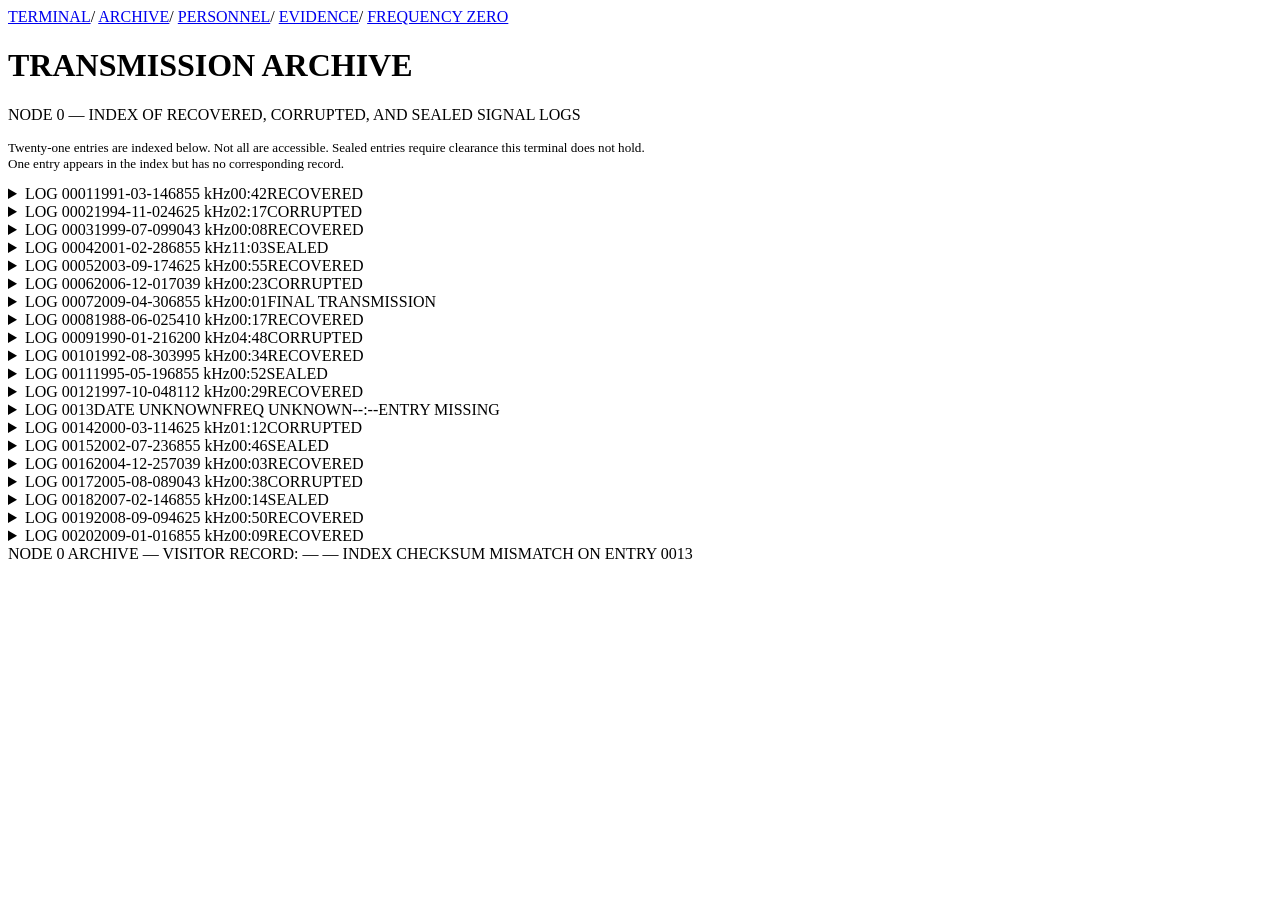
==== archive.html @ ae9a2013 "Add files via upload" ====
<!DOCTYPE html>
<html lang="en">
<head>
<meta charset="UTF-8" />
<meta name="viewport" content="width=device-width, initial-scale=1" />
<title>ARCHIVE // FREQUENCY ZERO</title>
<meta name="description" content="Recovered, corrupted, and sealed transmission logs from the Frequency Zero relay network." />
<link rel="preconnect" href="https://fonts.googleapis.com">
<link rel="preconnect" href="https://fonts.gstatic.com" crossorigin>
<link href="https://fonts.googleapis.com/css2?family=VT323&family=IBM+Plex+Mono:wght@400;500;600&display=swap" rel="stylesheet">
<link rel="stylesheet" href="assets/styles.css">
<!-- IF YOU ARE READING THIS YOU ARE PART OF THE LOG -->
</head>
<body>

<div class="crt-layer crt-noise"></div>
<div class="crt-layer crt-scanlines"></div>
<div class="crt-layer crt-flicker"></div>
<div class="crt-layer crt-vignette"></div>

<div class="page-wrap">
  <nav class="sitenav">
    <a href="index.html">TERMINAL</a><span class="sep">/</span>
    <a href="archive.html" class="current">ARCHIVE</a><span class="sep">/</span>
    <a href="personnel.html">PERSONNEL</a><span class="sep">/</span>
    <a href="evidence.html">EVIDENCE</a><span class="sep">/</span>
    <a href="frequency-zero.html">FREQUENCY ZERO</a>
  </nav>

  <h1 class="page-title">TRANSMISSION ARCHIVE</h1>
  <p class="page-sub">NODE 0 — INDEX OF RECOVERED, CORRUPTED, AND SEALED SIGNAL LOGS</p>

  <p class="dim" style="font-size:0.82rem; max-width:640px;">
    Twenty-one entries are indexed below. Not all are accessible.
    Sealed entries require clearance this terminal does not hold.
    One entry appears in the index but has no corresponding record.
    <!-- THEY NEVER FOUND THE THIRD ROOM -->
  </p>

  <div id="entryList"></div>

  <footer class="fz-footer">
    NODE 0 ARCHIVE — VISITOR RECORD: <span id="visitorTag">—</span> — INDEX CHECKSUM MISMATCH ON ENTRY 0013
  </footer>
</div>

<script src="assets/common.js"></script>
<script>
(function(){
  "use strict";

  const ENTRIES = [
    { id:'0001', date:'1991-03-14', freq:'6855 kHz', dur:'00:42', status:'recovered',
      quote:'"the third room has no door"',
      note:'Cross-reference: PERSONNEL — DISPATCH CARL logged contact five years prior to disappearance.' },
    { id:'0002', date:'1994-11-02', freq:'4625 kHz', dur:'02:17', status:'corrupted',
      quote:null,
      note:'Transcript unreadable beyond opening numeral sequence. Raw: 05 05 12 — ?? ?? ?? — ?? ?? ??' },
    { id:'0003', date:'1999-07-09', freq:'9043 kHz', dur:'00:08', status:'recovered',
      quote:'"she counted backward and did not stop"',
      note:'No corresponding incident report on file.' },
    { id:'0004', date:'2001-02-28', freq:'6855 kHz', dur:'11:03', status:'sealed',
      quote:null,
      note:'CLEARANCE: NODE 0 ONLY. Request denied at terminal level.' },
    { id:'0005', date:'2003-09-17', freq:'4625 kHz', dur:'00:55', status:'recovered',
      quote:'"the relay remembers what the operator forgot"',
      note:'Logged eighteen months after DISPATCH MICHELLE\u2019s reassignment.' },
    { id:'0006', date:'2006-12-01', freq:'7039 kHz', dur:'00:23', status:'corrupted',
      quote:null,
      note:'Signal lost mid-transmission. Partial decode: "_ _ _ STOP _ _ _"' },
    { id:'0007', date:'2009-04-30', freq:'6855 kHz', dur:'00:01', status:'final',
      quote:'"do not retune past zero"',
      note:'Final logged transmission before network silence. No carrier detected since.' },
    { id:'0008', date:'1988-06-02', freq:'5410 kHz', dur:'00:17', status:'recovered',
      quote:'"the first listener was not alone"',
      note:'Predates the network\u2019s recorded founding date by approximately one year.' },
    { id:'0009', date:'1990-01-21', freq:'6200 kHz', dur:'04:48', status:'corrupted',
      quote:null,
      note:'Partial decode: "...the door counted us..." Signal degraded beyond further recovery.' },
    { id:'0010', date:'1992-08-30', freq:'3995 kHz', dur:'00:34', status:'recovered',
      quote:'"every operator hears their name eventually"',
      note:'Voiceprint does not match any registered staff member.' },
    { id:'0011', date:'1995-05-19', freq:'6855 kHz', dur:'00:52', status:'sealed',
      quote:null,
      note:'DISPATCH CARL\u2019s last logged contact. CLEARANCE LEVEL 3 required. See PERSONNEL.' },
    { id:'0012', date:'1997-10-04', freq:'8112 kHz', dur:'00:29', status:'recovered',
      quote:'"frequency zero is not a place you tune to. it tunes to you."',
      note:'Flagged for review in 1998. Review never completed.' },
    { id:'0013', date:null, freq:null, dur:null, status:'missing',
      quote:null,
      note:'Referenced in the master index. No corresponding record exists in physical or digital archive. No further information available.' },
    { id:'0014', date:'2000-03-11', freq:'4625 kHz', dur:'01:12', status:'corrupted',
      quote:null,
      note:'[REPEATING TONE — 14 CYCLES — SOURCE UNKNOWN]' },
    { id:'0015', date:'2002-07-23', freq:'6855 kHz', dur:'00:46', status:'sealed',
      quote:null,
      note:'DISPATCH MICHELLE\u2019s transmission. CLEARANCE LEVEL 2 required. See PERSONNEL.' },
    { id:'0016', date:'2004-12-25', freq:'7039 kHz', dur:'00:03', status:'recovered',
      quote:'"merry christmas. the third room sends regards."',
      note:'Logged on a national holiday. No staff were scheduled at the relay that day.' },
    { id:'0017', date:'2005-08-08', freq:'9043 kHz', dur:'00:38', status:'corrupted',
      quote:null,
      note:'Partial decode: "...building has only two rooms. there should not be a third..."' },
    { id:'0018', date:'2007-02-14', freq:'6855 kHz', dur:'00:14', status:'sealed',
      quote:null,
      note:'DISPATCH NIC\u2019s final check-in. CLEARANCE LEVEL 1 required. See PERSONNEL.' },
    { id:'0019', date:'2008-09-09', freq:'4625 kHz', dur:'00:50', status:'recovered',
      quote:'"cross-reference visual correlation, field file EV-02"',
      note:'See EVIDENCE — signal map markers correspond to this entry\u2019s coordinates.' },
    { id:'0020', date:'2009-01-01', freq:'6855 kHz', dur:'00:09', status:'recovered',
      quote:'"happy new year. you are already listening."',
      note:'Logged four months before the network went silent.' },
    { id:'0021', date:'2009-04-30', freq:'0000 kHz', dur:'00:00', status:'sealed',
      quote:null,
      note:'__ACCESS_LOG__' }
  ];

  const badgeLabel = {
    recovered:'RECOVERED', corrupted:'CORRUPTED', sealed:'SEALED',
    missing:'ENTRY MISSING', final:'FINAL TRANSMISSION'
  };

  const list = document.getElementById('entryList');

  ENTRIES.forEach(e=>{
    const wrap = document.createElement('details');
    wrap.className = 'entry' + (e.status === 'missing' ? ' is-missing' : '');

    const summary = document.createElement('summary');
    summary.innerHTML =
      '<span class="eid">LOG ' + e.id + '</span>' +
      '<span class="emeta">' + (e.date || 'DATE UNKNOWN') + '</span>' +
      '<span class="emeta">' + (e.freq || 'FREQ UNKNOWN') + '</span>' +
      '<span class="emeta">' + (e.dur || '--:--') + '</span>' +
      '<span class="badge ' + e.status + '">' + badgeLabel[e.status] + '</span>';

    const body = document.createElement('div');
    body.className = 'ebody';

    if(e.status === 'missing'){
      body.textContent = e.note;
    } else if(e.note === '__ACCESS_LOG__'){
      const callsign = FZ.getCallsign().toUpperCase();
      const listening = FZ.getListeningStatus();
      body.innerHTML =
        'CLEARANCE: NODE 0 ONLY.<br>' +
        'ACCESS LOG: <span class="soft">' + FZ.escapeHtml(callsign) + '</span> — RECENTLY VIEWED.<br>' +
        'LISTENING STATUS: <span class="' + (listening ? 'glow' : 'dim') + '">' +
        (listening ? 'COMPLETE' : 'INCOMPLETE') + '</span>';
    } else if(e.status === 'sealed'){
      body.innerHTML = '<span class="dim">' + e.note + '</span>';
    } else if(e.status === 'corrupted'){
      body.innerHTML = '<span class="dim">' + e.note + '</span>';
    } else {
      body.innerHTML =
        (e.quote ? '<div class="equote">' + e.quote + '</div>' : '') +
        '<div class="dim" style="margin-top:8px;">' + e.note + '</div>';
    }

    wrap.appendChild(summary);
    wrap.appendChild(body);
    list.appendChild(wrap);
  });

  document.getElementById('visitorTag').textContent = FZ.getCallsign().toUpperCase();
})();
</script>
<!-- NODE 0 DOES NOT FORGET -->
</body>
</html>
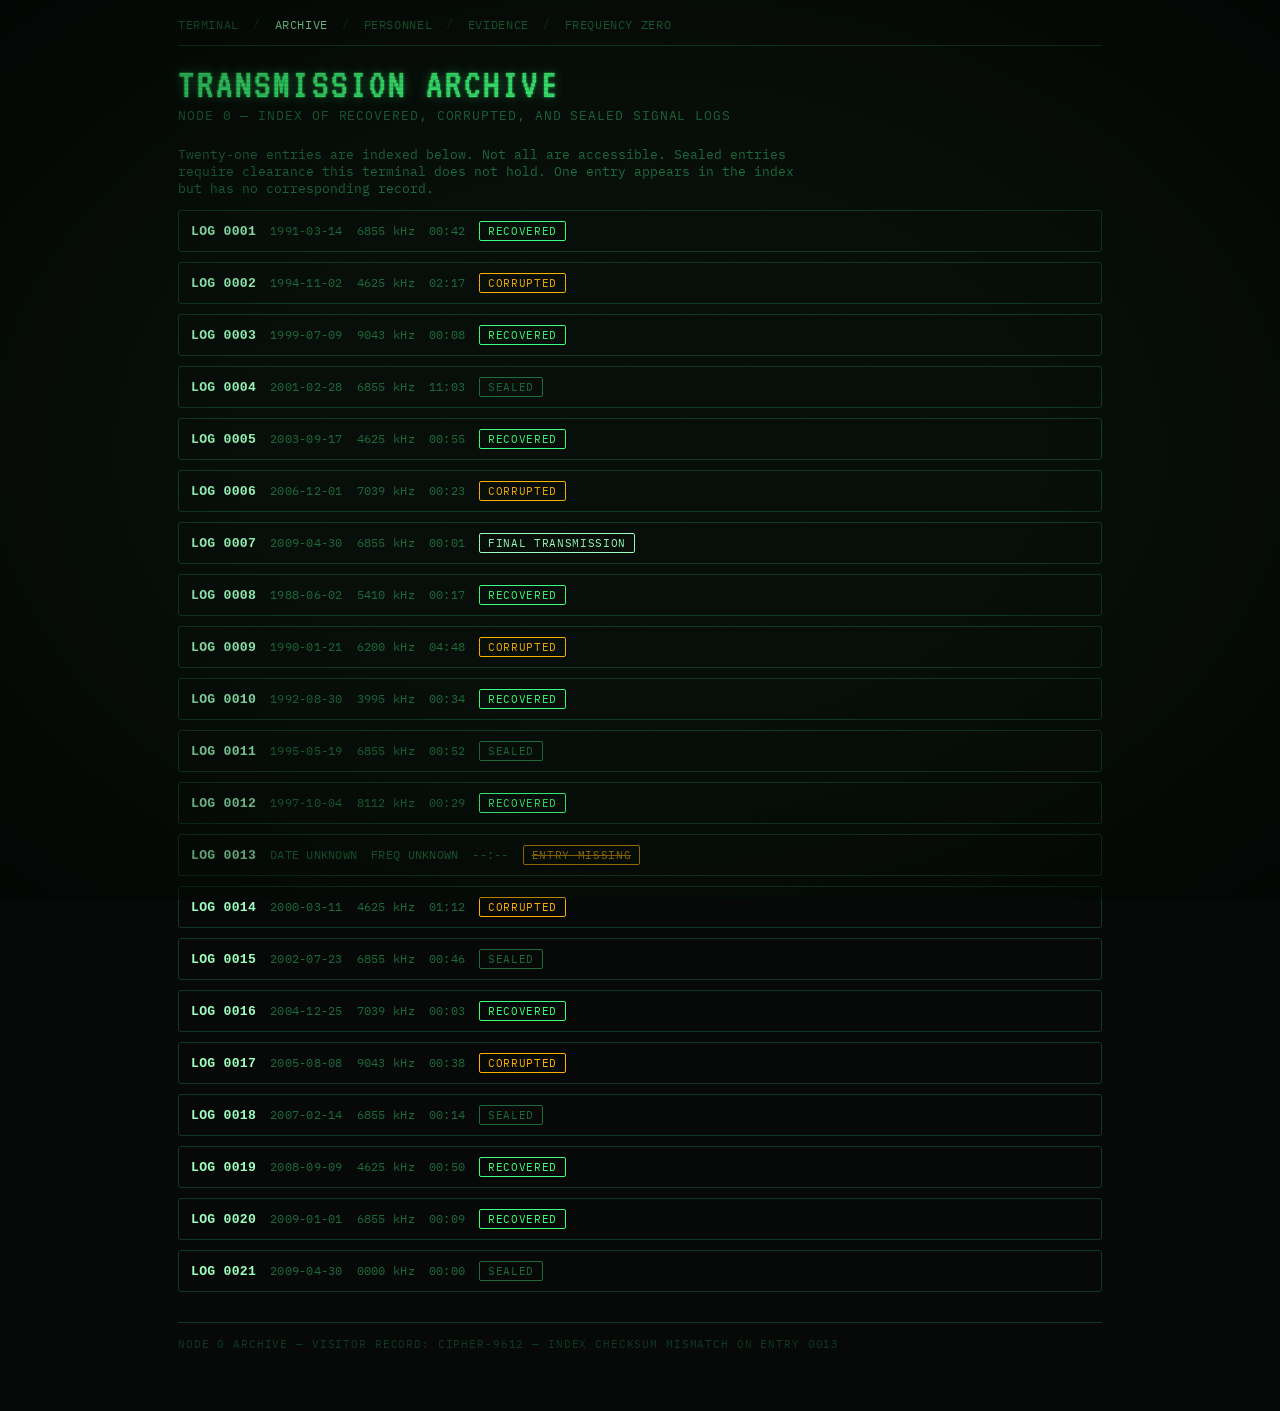
==== commit 3fb43a77: "Add files via upload" ====
--- a/archive.html
+++ b/archive.html
@@ -8,7 +8,7 @@
 <link rel="preconnect" href="https://fonts.googleapis.com">
 <link rel="preconnect" href="https://fonts.gstatic.com" crossorigin>
 <link href="https://fonts.googleapis.com/css2?family=VT323&family=IBM+Plex+Mono:wght@400;500;600&display=swap" rel="stylesheet">
-<link rel="stylesheet" href="assets/styles.css">
+<link rel="stylesheet" href="styles.css">
 <!-- IF YOU ARE READING THIS YOU ARE PART OF THE LOG -->
 </head>
 <body>
@@ -44,7 +44,7 @@
   </footer>
 </div>
 
-<script src="assets/common.js"></script>
+<script src="common.js"></script>
 <script>
 (function(){
   "use strict";
--- a/styles.css
+++ b/styles.css
@@ -0,0 +1,286 @@
+/* FREQUENCY ZERO — shared visual system
+   Used by archive.html, personnel.html, room3.html, frequency-zero.html, evidence.html
+   Mirrors the CRT terminal aesthetic established in index.html */
+
+:root{
+  --bg:#060907;
+  --bg-alt:#0b1210;
+  --green:#3dff79;
+  --green-soft:#9dffc0;
+  --green-dim:#1d6b3d;
+  --green-faint:#0f3a22;
+  --amber:#ffb000;
+  --glow: rgba(61,255,121,0.45);
+  --mono: 'IBM Plex Mono', ui-monospace, Menlo, monospace;
+  --pixel: 'VT323', monospace;
+  --hand: 'Caveat', cursive;
+}
+
+*{box-sizing:border-box;}
+html,body{
+  margin:0; padding:0;
+  background:var(--bg);
+  color:var(--green);
+  font-family:var(--mono);
+  -webkit-font-smoothing:antialiased;
+  min-height:100%;
+}
+body{ min-height:100vh; min-height:100dvh; }
+
+a{ color:var(--green-soft); }
+a:visited{ color:var(--green-soft); }
+
+/* ---------- CRT atmosphere ---------- */
+.crt-layer{ position:fixed; inset:0; pointer-events:none; z-index:30; }
+.crt-scanlines{
+  background:repeating-linear-gradient(
+    to bottom, rgba(0,0,0,0) 0px, rgba(0,0,0,0) 2px,
+    rgba(0,20,8,0.35) 3px, rgba(0,0,0,0) 4px
+  );
+  mix-blend-mode:multiply; opacity:0.55;
+}
+.crt-vignette{
+  background:radial-gradient(ellipse at center, rgba(0,0,0,0) 45%, rgba(0,0,0,0.55) 100%);
+}
+.crt-noise{
+  opacity:0.05; mix-blend-mode:overlay;
+  background-image:url("data:image/svg+xml;utf8,<svg xmlns='http://www.w3.org/2000/svg' width='120' height='120'><filter id='n'><feTurbulence type='fractalNoise' baseFrequency='0.9' numOctaves='2' stitchTiles='stitch'/></filter><rect width='100%25' height='100%25' filter='url(%23n)'/></svg>");
+}
+.crt-flicker{ animation:flicker 7s infinite linear; background:rgba(61,255,121,0.02); }
+@keyframes flicker{
+  0%,92%,100%{opacity:0;} 93%{opacity:1;} 94%{opacity:0;} 96%{opacity:0.6;} 97%{opacity:0;}
+}
+@keyframes blink{0%,49%{opacity:1;} 50%,100%{opacity:0;}}
+@media (prefers-reduced-motion: reduce){ .crt-flicker{animation:none; opacity:0;} }
+
+/* ---------- layout ---------- */
+.page-wrap{
+  position:relative; z-index:10;
+  max-width:980px; margin:0 auto;
+  padding:0 clamp(14px,3vw,28px) 60px;
+}
+
+.sitenav{
+  display:flex; flex-wrap:wrap; gap:4px 14px;
+  padding:14px 0 10px;
+  border-bottom:1px solid var(--green-faint);
+  font-size:clamp(0.66rem,2vw,0.78rem);
+  letter-spacing:0.05em;
+}
+.sitenav a{
+  color:var(--green-dim); text-decoration:none;
+  padding:2px 0; border-bottom:1px solid transparent;
+  transition:color 0.15s, border-color 0.15s;
+}
+.sitenav a:hover, .sitenav a:focus-visible{
+  color:var(--green); border-color:var(--green-dim);
+}
+.sitenav a.current{ color:var(--green-soft); }
+.sitenav .sep{ color:var(--green-faint); }
+
+.page-title{
+  font-family:var(--pixel); font-weight:400;
+  font-size:clamp(1.7rem,7vw,2.6rem);
+  letter-spacing:0.05em; margin:18px 0 2px;
+  color:var(--green);
+  text-shadow:0 0 12px var(--glow), 0 0 2px var(--green);
+}
+.page-sub{
+  margin:0 0 22px; font-size:clamp(0.68rem,2vw,0.82rem);
+  color:var(--green-dim); letter-spacing:0.07em;
+}
+
+.dim{ color:var(--green-dim); }
+.soft{ color:var(--green-soft); }
+.warn{ color:var(--amber); }
+.glow{ text-shadow:0 0 8px var(--glow); }
+.mono-block{ white-space:pre-wrap; word-break:break-word; line-height:1.55; }
+
+/* ---------- status badges ---------- */
+.badge{
+  display:inline-block; font-size:0.68rem; letter-spacing:0.06em;
+  padding:2px 8px; border:1px solid currentColor; border-radius:2px;
+  text-transform:uppercase;
+}
+.badge.recovered{ color:var(--green); }
+.badge.corrupted{ color:var(--amber); }
+.badge.sealed{ color:var(--green-dim); }
+.badge.missing{ color:var(--amber); opacity:0.7; text-decoration:line-through; }
+.badge.active{ color:var(--green); }
+.badge.unconfirmed{ color:var(--amber); }
+.badge.redacted{ color:var(--green-dim); }
+.badge.final{ color:var(--green-soft); }
+
+/* ---------- archive entries ---------- */
+.entry{
+  border:1px solid var(--green-faint); border-radius:3px;
+  margin-bottom:10px; overflow:hidden;
+}
+.entry summary{
+  list-style:none; cursor:pointer;
+  display:flex; flex-wrap:wrap; gap:6px 14px; align-items:baseline;
+  padding:10px 12px; font-size:0.82rem; letter-spacing:0.02em;
+}
+.entry summary::-webkit-details-marker{ display:none; }
+.entry summary .eid{ color:var(--green-soft); font-weight:600; }
+.entry summary .emeta{ color:var(--green-dim); font-size:0.76rem; }
+.entry[open] summary{ border-bottom:1px dashed var(--green-faint); }
+.entry .ebody{
+  padding:12px; font-size:0.84rem; line-height:1.6;
+}
+.entry .equote{ color:var(--green-soft); font-style:italic; }
+.entry.is-missing .ebody{ color:var(--green-dim); font-style:italic; }
+
+/* ---------- personnel cards ---------- */
+.pcard{
+  border:1px solid var(--green-faint); border-radius:3px;
+  padding:16px 18px; margin-bottom:16px;
+}
+.pcard h2{
+  font-family:var(--pixel); font-weight:400; font-size:1.6rem;
+  margin:0 0 8px; letter-spacing:0.04em; color:var(--green-soft);
+}
+.pfield{ display:flex; gap:10px; font-size:0.84rem; margin:4px 0; }
+.pfield .plabel{ color:var(--green-dim); min-width:170px; flex:none; }
+.pfield .pval{ color:var(--green); }
+.pnotes{
+  margin-top:10px; padding-top:10px; border-top:1px dashed var(--green-faint);
+  font-size:0.84rem; line-height:1.6; color:var(--green-soft);
+}
+
+.redact{
+  background:var(--green-faint); color:transparent;
+  border-radius:2px; padding:0 2px; cursor:default;
+  transition:color 0.4s, background 0.4s;
+}
+.redact:hover{ color:var(--green-dim); background:transparent; }
+
+/* ---------- classified document (room3) ---------- */
+.doc{
+  border:1px solid var(--green-dim); border-radius:2px;
+  padding:24px clamp(16px,4vw,32px); margin:24px 0;
+  background:var(--bg-alt);
+}
+.doc-header{
+  display:flex; justify-content:space-between; flex-wrap:wrap; gap:6px;
+  font-size:0.72rem; color:var(--green-dim); letter-spacing:0.06em;
+  border-bottom:1px solid var(--green-faint); padding-bottom:10px; margin-bottom:16px;
+}
+.doc-stamp{
+  display:inline-block; border:2px solid var(--amber); color:var(--amber);
+  padding:6px 14px; font-family:var(--pixel); font-size:1.3rem;
+  letter-spacing:0.1em; transform:rotate(-3deg); margin:18px 0;
+}
+.doc p{ line-height:1.7; font-size:0.9rem; }
+.doc .gap{ color:var(--green-dim); letter-spacing:0.3em; }
+.doc .corrupt-block{
+  color:var(--green-dim); letter-spacing:0.15em; font-size:0.85rem;
+}
+
+/* ---------- frequency-zero minimal screen ---------- */
+.fz-screen{
+  min-height:80vh; display:flex; flex-direction:column;
+  align-items:center; justify-content:center; text-align:center;
+  gap:18px; padding:40px 16px;
+}
+.fz-sig{ font-size:1.4rem; letter-spacing:0.3em; color:var(--green-dim); }
+.fz-static{
+  font-size:0.7rem; color:var(--green-faint); letter-spacing:0.08em;
+  min-height:1.2em; max-width:480px;
+}
+.fz-cursor{
+  width:0.6em; height:1.2em; background:var(--green-dim);
+  animation:blink 1.2s steps(1) infinite;
+}
+.fz-message{
+  opacity:0; transition:opacity 2.5s ease;
+  font-family:var(--pixel); font-size:clamp(1.4rem,5vw,2.2rem);
+  color:var(--green); text-shadow:0 0 14px var(--glow);
+  letter-spacing:0.06em;
+}
+.fz-message.show{ opacity:1; }
+.fz-message .line2{
+  display:block; font-size:0.55em; color:var(--green-soft); margin-top:8px;
+  font-family:var(--mono); letter-spacing:0.1em;
+}
+@media (prefers-reduced-motion: reduce){
+  .fz-cursor{ animation:none; }
+}
+
+/* ---------- evidence page ---------- */
+.evidence-grid{ display:flex; flex-direction:column; gap:26px; }
+.ev-section h2{
+  font-family:var(--pixel); font-weight:400; font-size:1.5rem;
+  letter-spacing:0.04em; color:var(--green-soft); margin:0 0 12px;
+  border-bottom:1px dashed var(--green-faint); padding-bottom:6px;
+}
+.ev-cards{ display:grid; grid-template-columns:repeat(auto-fill,minmax(220px,1fr)); gap:12px; }
+.ev-card{
+  border:1px solid var(--green-faint); border-radius:3px; padding:12px 14px;
+  font-size:0.82rem; line-height:1.5;
+}
+.ev-card .ev-tag{ color:var(--green-dim); font-size:0.68rem; letter-spacing:0.07em; display:block; margin-bottom:6px; }
+
+.map-box{
+  position:relative; border:1px solid var(--green-faint); border-radius:3px;
+  height:240px; background:
+    linear-gradient(var(--green-faint) 1px, transparent 1px) 0 0/40px 40px,
+    linear-gradient(90deg, var(--green-faint) 1px, transparent 1px) 0 0/40px 40px,
+    var(--bg-alt);
+  overflow:hidden;
+}
+.map-pin{
+  position:absolute; width:8px; height:8px; border-radius:50%;
+  background:var(--green); box-shadow:0 0 10px var(--glow);
+}
+.map-pin::after{
+  content:attr(data-label); position:absolute; top:12px; left:50%;
+  transform:translateX(-50%); white-space:nowrap; font-size:0.65rem;
+  color:var(--green-dim);
+}
+.map-pin.unconfirmed{ background:var(--amber); box-shadow:0 0 10px rgba(255,176,0,0.4); }
+
+.note{
+  font-family:var(--hand); font-size:1.4rem; color:var(--green-soft);
+  border:1px solid var(--green-faint); border-radius:2px; padding:14px 18px;
+  background:var(--bg-alt); transform:rotate(var(--rot,-1deg));
+  line-height:1.4;
+}
+.note .note-tag{
+  display:block; font-family:var(--mono); font-size:0.65rem;
+  color:var(--green-dim); margin-bottom:6px; letter-spacing:0.06em;
+}
+
+.chart{
+  display:flex; align-items:flex-end; gap:6px; height:140px;
+  border-bottom:1px solid var(--green-faint); padding:0 4px;
+}
+.chart .bar{
+  flex:1; background:linear-gradient(to top, var(--green-faint), var(--green-dim));
+  position:relative; min-width:6px; border-radius:2px 2px 0 0;
+}
+.chart .bar .yr{
+  position:absolute; bottom:-20px; left:50%; transform:translateX(-50%);
+  font-size:0.6rem; color:var(--green-dim);
+}
+
+.redacted-block{
+  border:1px solid var(--green-faint); border-radius:3px; padding:14px 16px;
+  font-size:0.84rem; line-height:1.8;
+}
+
+/* ---------- glitch text ---------- */
+.glitch{ position:relative; display:inline-block; }
+.glitch.active{ animation:glitchShift 0.18s linear; }
+@keyframes glitchShift{
+  0%{ transform:translate(0,0); opacity:1; }
+  20%{ transform:translate(-2px,1px); opacity:0.7; }
+  40%{ transform:translate(2px,-1px); opacity:0.9; }
+  60%{ transform:translate(-1px,0); opacity:0.6; }
+  100%{ transform:translate(0,0); opacity:1; }
+}
+
+footer.fz-footer{
+  margin-top:30px; padding-top:14px; border-top:1px solid var(--green-faint);
+  font-size:0.68rem; color:var(--green-faint); letter-spacing:0.08em;
+}
